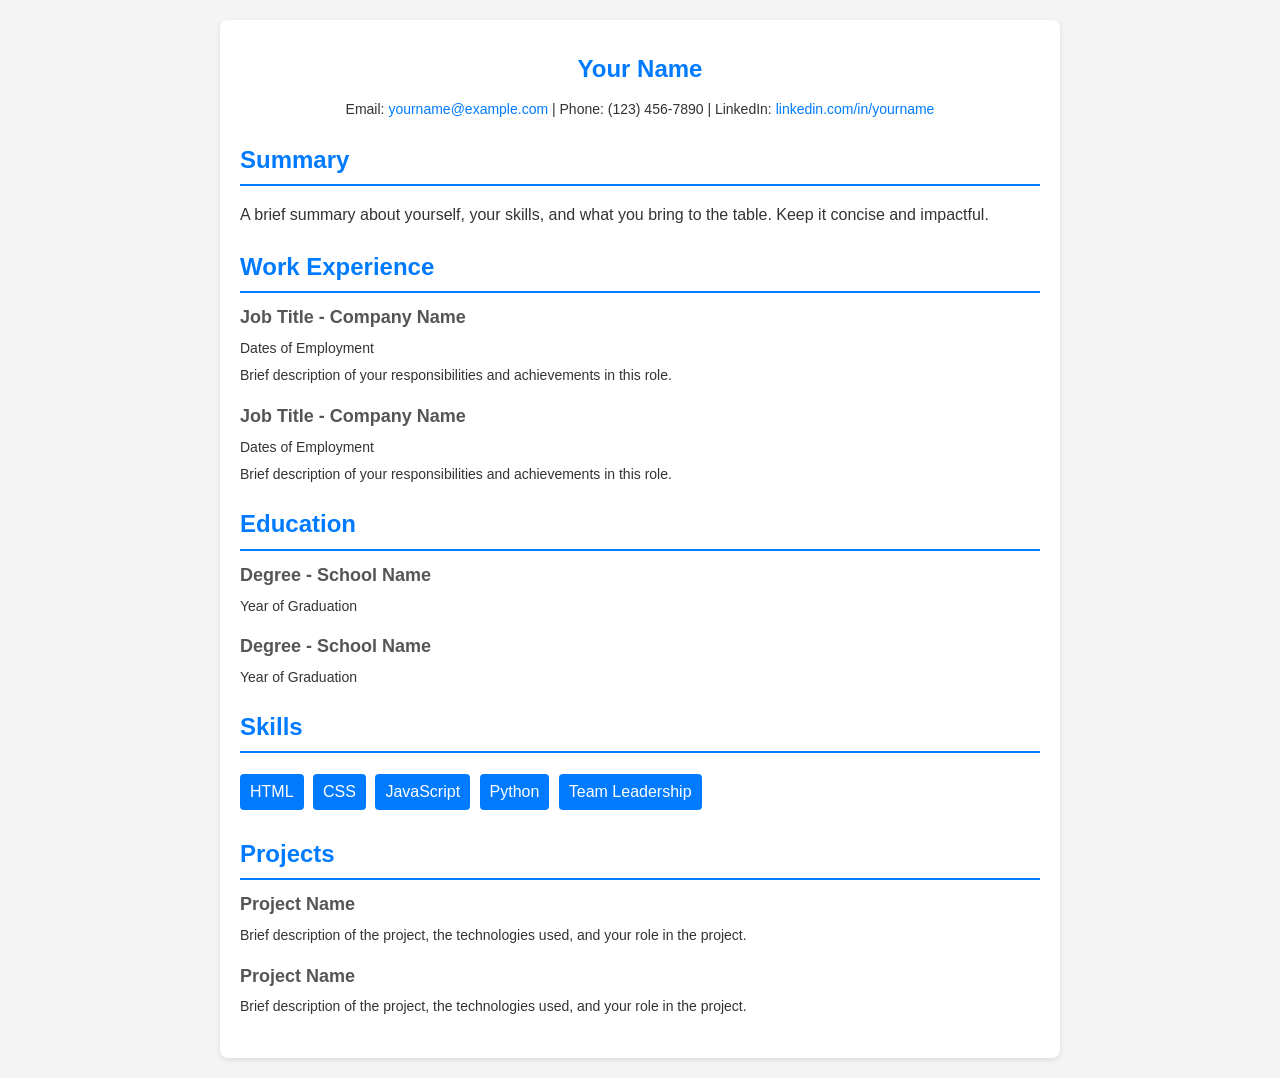
==== index.html @ 1b0d3a51 "first commit. index.html template has been taken from the Top Hat Course as instructed. No changes h" ====
<!DOCTYPE html>
<html lang="en">
    <head>
        <meta charset="UTF-8" />
        <meta name="viewport" content="width=device-width, initial-scale=1.0" />
        <title>Resume Template</title>
    </head>

    <style>
        body {
            font-family: Arial, sans-serif;
            line-height: 1.6;
            margin: 0;
            padding: 0;
            color: #333;
            background-color: #f4f4f4;
        }
        .container {
            max-width: 800px;
            margin: 20px auto;
            padding: 20px;
            background: #fff;
            border-radius: 8px;
            box-shadow: 0 2px 5px rgba(0, 0, 0, 0.1);
        }
        h1,
        h2 {
            color: #007bff;
        }
        .header {
            text-align: center;
        }
        .header h1 {
            margin: 10px 0;
        }
        .contact {
            margin: 10px 0;
            font-size: 14px;
        }
        .contact a {
            color: #007bff;
            text-decoration: none;
        }
        .section {
            margin: 20px 0;
        }
        .section h2 {
            margin-bottom: 10px;
            border-bottom: 2px solid #007bff;
            padding-bottom: 5px;
        }
        .item {
            margin-bottom: 15px;
        }
        .item h3 {
            margin: 0;
            font-size: 18px;
            color: #555;
        }
        .item p {
            margin: 5px 0;
            font-size: 14px;
        }
        .skills ul {
            list-style: none;
            padding: 0;
        }
        .skills ul li {
            display: inline-block;
            background: #007bff;
            color: #fff;
            padding: 5px 10px;
            margin: 5px 5px 5px 0;
            border-radius: 4px;
        }
    </style>

    <body>
        <main class="container">
            <section class="header">
                <h1>Your Name</h1>
                <p class="contact">
                    Email:
                    <a href="mailto:yourname@example.com"
                        >yourname@example.com</a
                    >
                    | Phone: (123) 456-7890 | LinkedIn:
                    <a href="#">linkedin.com/in/yourname</a>
                </p>
            </section>
            <section class="section">
                <h2>Summary</h2>
                <p>
                    A brief summary about yourself, your skills, and what you
                    bring to the table. Keep it concise and impactful.
                </p>
            </section>
            <section class="section">
                <h2>Work Experience</h2>
                <div class="item">
                    <h3>Job Title - Company Name</h3>
                    <p>Dates of Employment</p>
                    <p>
                        Brief description of your responsibilities and
                        achievements in this role.
                    </p>
                </div>
                <div class="item">
                    <h3>Job Title - Company Name</h3>
                    <p>Dates of Employment</p>
                    <p>
                        Brief description of your responsibilities and
                        achievements in this role.
                    </p>
                </div>
            </section>
            <div class="section">
                <h2>Education</h2>
                <div class="item">
                    <h3>Degree - School Name</h3>
                    <p>Year of Graduation</p>
                </div>
                <div class="item">
                    <h3>Degree - School Name</h3>
                    <p>Year of Graduation</p>
                </div>
            </section>
            <section class="section">
                <h2>Skills</h2>
                <div class="skills">
                    <ul>
                        <li>HTML</li>
                        <li>CSS</li>
                        <li>JavaScript</li>
                        <li>Python</li>
                        <li>Team Leadership</li>
                    </ul>
                </div>
            </section>
            <section class="section">
                <h2>Projects</h2>
                <div class="item">
                    <h3>Project Name</h3>
                    <p>
                        Brief description of the project, the technologies used,
                        and your role in the project.
                    </p>
                </div>
                <div class="item">
                    <h3>Project Name</h3>
                    <p>
                        Brief description of the project, the technologies used,
                        and your role in the project.
                    </p>
                </div>
            </section>
        </main>
    </body>
</html>
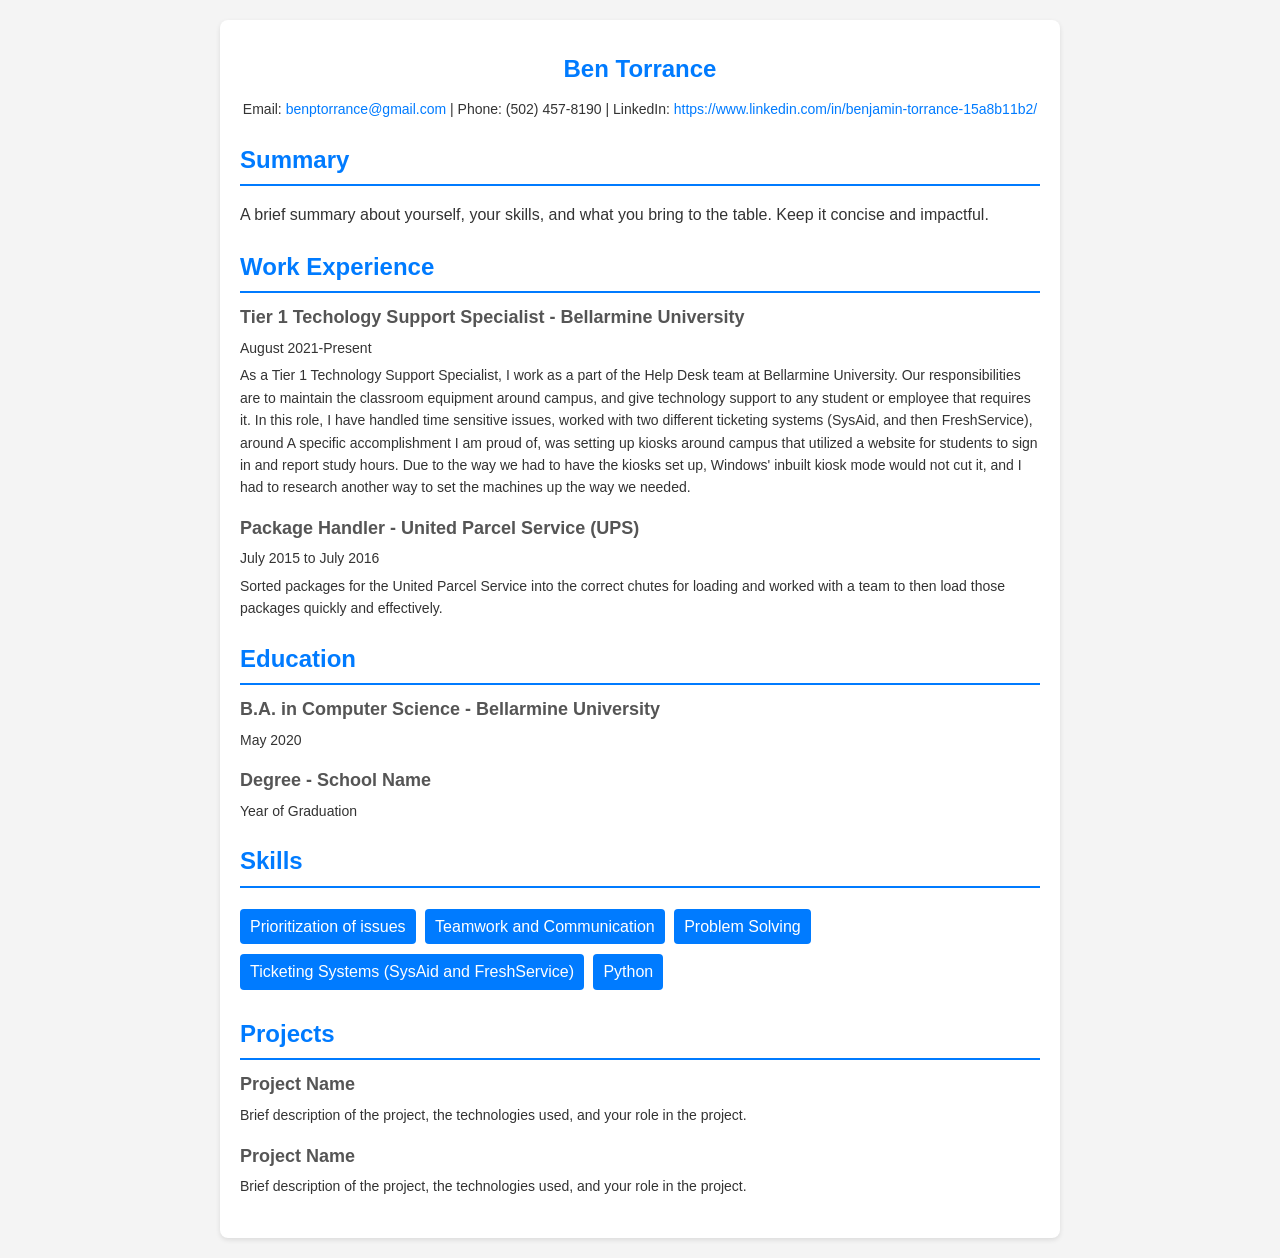
==== commit 0ddcc25d: "Updated the Work Experience, Education, and Skills portion of the resume website template." ====
--- a/index.html
+++ b/index.html
@@ -3,7 +3,7 @@
     <head>
         <meta charset="UTF-8" />
         <meta name="viewport" content="width=device-width, initial-scale=1.0" />
-        <title>Resume Template</title>
+        <title>Ben Torrance Resume</title>
     </head>
 
     <style>
@@ -78,14 +78,14 @@
     <body>
         <main class="container">
             <section class="header">
-                <h1>Your Name</h1>
+                <h1>Ben Torrance</h1>
                 <p class="contact">
                     Email:
-                    <a href="mailto:yourname@example.com"
-                        >yourname@example.com</a
+                    <a href="mailto:benptorrance@gmail.com"
+                        >benptorrance@gmail.com</a
                     >
-                    | Phone: (123) 456-7890 | LinkedIn:
-                    <a href="#">linkedin.com/in/yourname</a>
+                    | Phone: (502) 457-8190 | LinkedIn:
+                    <a href="#">https://www.linkedin.com/in/benjamin-torrance-15a8b11b2/</a>
                 </p>
             </section>
             <section class="section">
@@ -98,27 +98,29 @@
             <section class="section">
                 <h2>Work Experience</h2>
                 <div class="item">
-                    <h3>Job Title - Company Name</h3>
-                    <p>Dates of Employment</p>
+                    <h3>Tier 1 Techology Support Specialist - Bellarmine University</h3>
+                    <p>August 2021-Present</p>
                     <p>
-                        Brief description of your responsibilities and
-                        achievements in this role.
+                        As a Tier 1 Technology Support Specialist, I work as a part of the Help Desk team at Bellarmine University.
+                        Our responsibilities are to maintain the classroom equipment around campus, and give technology support to any student or employee that requires it.
+                        In this role, I have handled time sensitive issues, worked with two different ticketing systems (SysAid, and then FreshService), around
+                        A specific accomplishment I am proud of, was setting up kiosks around campus that utilized a website for students to sign in and report study hours.
+                        Due to the way we had to have the kiosks set up, Windows' inbuilt kiosk mode would not cut it, and I had to research another way to set the machines up the way we needed.
                     </p>
                 </div>
                 <div class="item">
-                    <h3>Job Title - Company Name</h3>
-                    <p>Dates of Employment</p>
+                    <h3>Package Handler - United Parcel Service (UPS)</h3>
+                    <p>July 2015 to July 2016</p>
                     <p>
-                        Brief description of your responsibilities and
-                        achievements in this role.
+                        Sorted packages for the United Parcel Service into the correct chutes for loading and worked with a team to then load those packages quickly and effectively.
                     </p>
                 </div>
             </section>
             <div class="section">
                 <h2>Education</h2>
                 <div class="item">
-                    <h3>Degree - School Name</h3>
-                    <p>Year of Graduation</p>
+                    <h3>B.A. in Computer Science - Bellarmine University</h3>
+                    <p>May 2020</p>
                 </div>
                 <div class="item">
                     <h3>Degree - School Name</h3>
@@ -129,11 +131,11 @@
                 <h2>Skills</h2>
                 <div class="skills">
                     <ul>
-                        <li>HTML</li>
-                        <li>CSS</li>
-                        <li>JavaScript</li>
+                        <li>Prioritization of issues</li>
+                        <li>Teamwork and Communication</li>
+                        <li>Problem Solving</li>
+                        <li>Ticketing Systems (SysAid and FreshService)</li>
                         <li>Python</li>
-                        <li>Team Leadership</li>
                     </ul>
                 </div>
             </section>
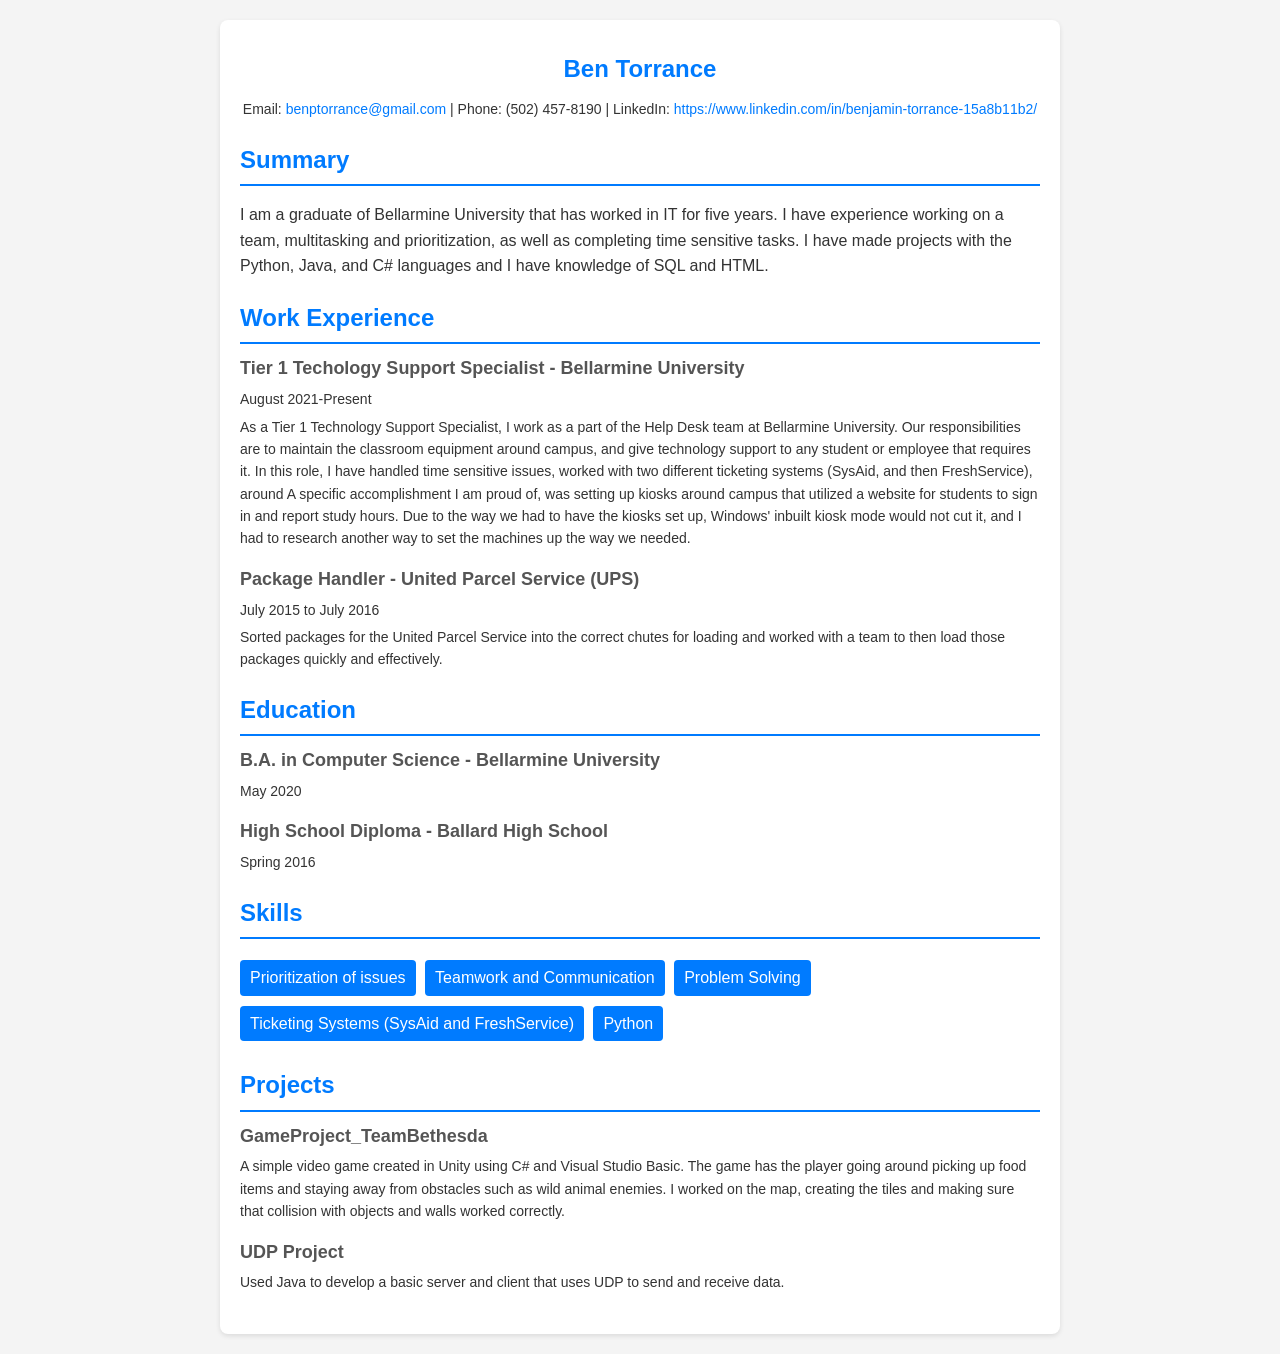
==== commit 5b00237d: "Finished updating the website resume. Added projects, and a summary of myself and my work experience" ====
--- a/index.html
+++ b/index.html
@@ -91,8 +91,9 @@
             <section class="section">
                 <h2>Summary</h2>
                 <p>
-                    A brief summary about yourself, your skills, and what you
-                    bring to the table. Keep it concise and impactful.
+                    I am a graduate of Bellarmine University that has worked in IT for five years. I have experience
+                    working on a team, multitasking and prioritization, as well as completing time sensitive tasks. I 
+                    have made projects with the Python, Java, and C# languages and I have knowledge of SQL and HTML.
                 </p>
             </section>
             <section class="section">
@@ -123,8 +124,8 @@
                     <p>May 2020</p>
                 </div>
                 <div class="item">
-                    <h3>Degree - School Name</h3>
-                    <p>Year of Graduation</p>
+                    <h3>High School Diploma - Ballard High School</h3>
+                    <p>Spring 2016</p>
                 </div>
             </section>
             <section class="section">
@@ -142,17 +143,17 @@
             <section class="section">
                 <h2>Projects</h2>
                 <div class="item">
-                    <h3>Project Name</h3>
+                    <h3>GameProject_TeamBethesda</h3>
                     <p>
-                        Brief description of the project, the technologies used,
-                        and your role in the project.
+                        A simple video game created in Unity using C# and Visual Studio Basic. The game has the player going
+                        around picking up food items and staying away from obstacles such as wild animal enemies. I worked on 
+                        the map, creating the tiles and making sure that collision with objects and walls worked correctly.
                     </p>
                 </div>
                 <div class="item">
-                    <h3>Project Name</h3>
+                    <h3>UDP Project</h3>
                     <p>
-                        Brief description of the project, the technologies used,
-                        and your role in the project.
+                        Used Java to develop a basic server and client that uses UDP to send and receive data.
                     </p>
                 </div>
             </section>
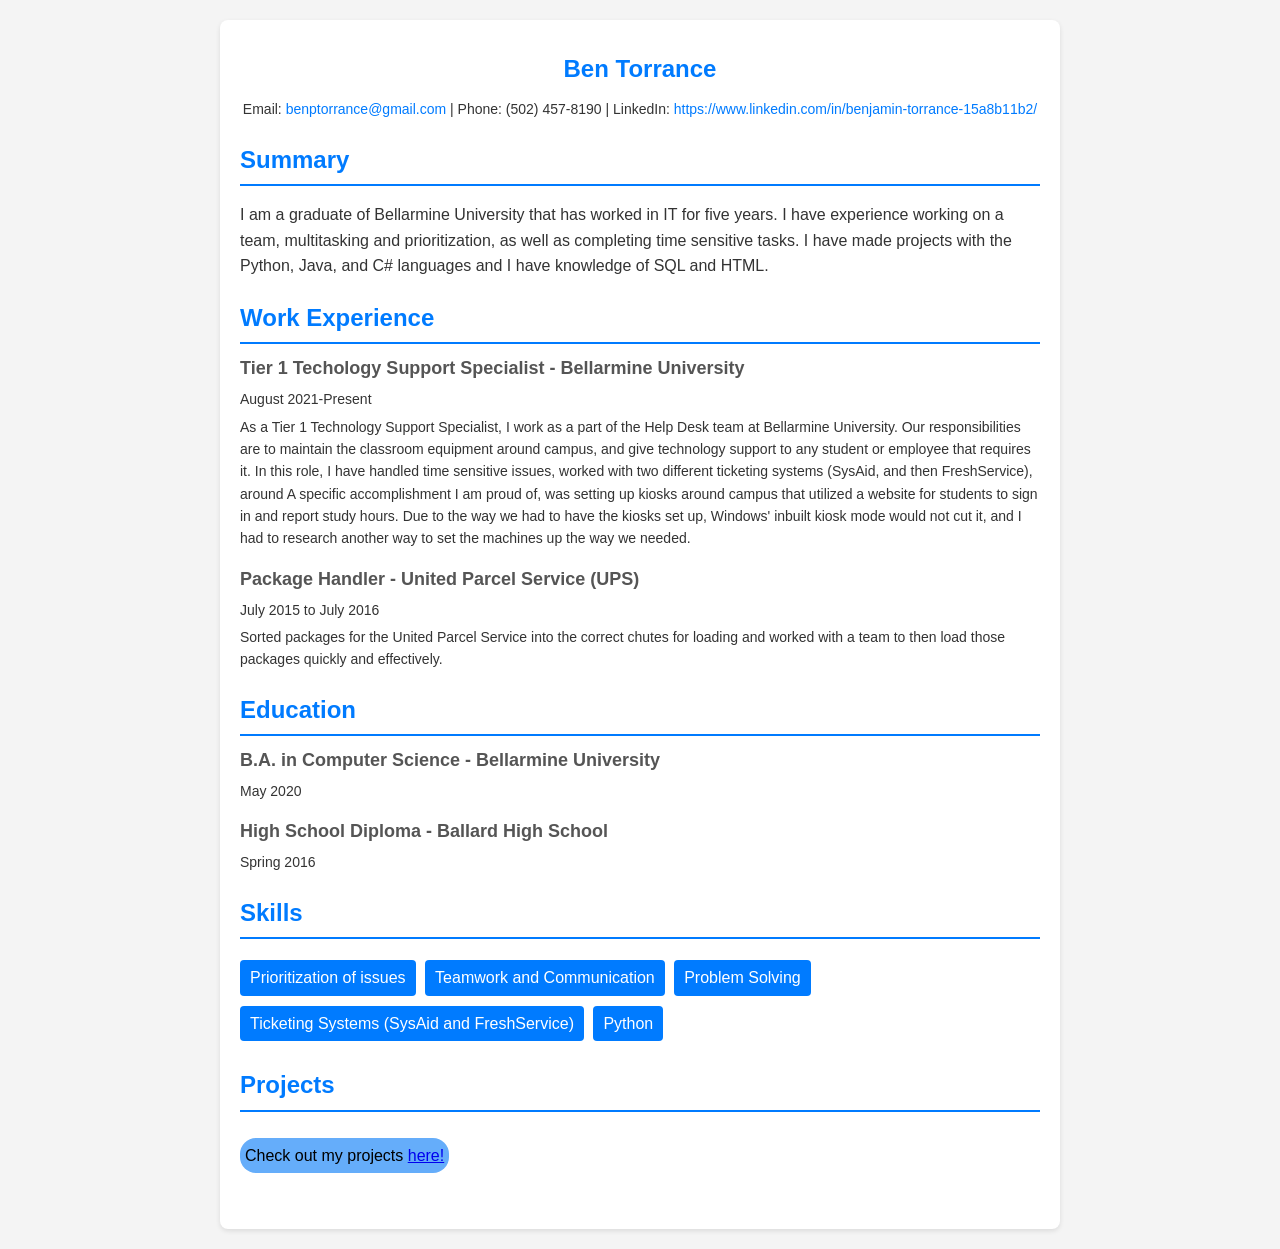
==== commit 9c163ac5: "Moved styling to main.css. Moved project information to projects.html and linked that and index.html" ====
--- a/index.html
+++ b/index.html
@@ -3,77 +3,9 @@
     <head>
         <meta charset="UTF-8" />
         <meta name="viewport" content="width=device-width, initial-scale=1.0" />
-        <title>Ben Torrance Resume</title>
+        <link rel="main stylesheet" href="stylesheets/main.css">
+        <title>Ben Torrance Resume - Home</title>
     </head>
-
-    <style>
-        body {
-            font-family: Arial, sans-serif;
-            line-height: 1.6;
-            margin: 0;
-            padding: 0;
-            color: #333;
-            background-color: #f4f4f4;
-        }
-        .container {
-            max-width: 800px;
-            margin: 20px auto;
-            padding: 20px;
-            background: #fff;
-            border-radius: 8px;
-            box-shadow: 0 2px 5px rgba(0, 0, 0, 0.1);
-        }
-        h1,
-        h2 {
-            color: #007bff;
-        }
-        .header {
-            text-align: center;
-        }
-        .header h1 {
-            margin: 10px 0;
-        }
-        .contact {
-            margin: 10px 0;
-            font-size: 14px;
-        }
-        .contact a {
-            color: #007bff;
-            text-decoration: none;
-        }
-        .section {
-            margin: 20px 0;
-        }
-        .section h2 {
-            margin-bottom: 10px;
-            border-bottom: 2px solid #007bff;
-            padding-bottom: 5px;
-        }
-        .item {
-            margin-bottom: 15px;
-        }
-        .item h3 {
-            margin: 0;
-            font-size: 18px;
-            color: #555;
-        }
-        .item p {
-            margin: 5px 0;
-            font-size: 14px;
-        }
-        .skills ul {
-            list-style: none;
-            padding: 0;
-        }
-        .skills ul li {
-            display: inline-block;
-            background: #007bff;
-            color: #fff;
-            padding: 5px 10px;
-            margin: 5px 5px 5px 0;
-            border-radius: 4px;
-        }
-    </style>
 
     <body>
         <main class="container">
@@ -140,20 +72,11 @@
                     </ul>
                 </div>
             </section>
-            <section class="section">
+            <section class="link">
                 <h2>Projects</h2>
-                <div class="item">
-                    <h3>GameProject_TeamBethesda</h3>
-                    <p>
-                        A simple video game created in Unity using C# and Visual Studio Basic. The game has the player going
-                        around picking up food items and staying away from obstacles such as wild animal enemies. I worked on 
-                        the map, creating the tiles and making sure that collision with objects and walls worked correctly.
-                    </p>
-                </div>
-                <div class="item">
-                    <h3>UDP Project</h3>
-                    <p>
-                        Used Java to develop a basic server and client that uses UDP to send and receive data.
+                    <p class="link">
+                        Check out my projects 
+                        <a href="projects.html">here!</a>
                     </p>
                 </div>
             </section>
--- a/stylesheets/main.css
+++ b/stylesheets/main.css
@@ -0,0 +1,74 @@
+body {
+    font-family: Arial, sans-serif;
+    line-height: 1.6;
+    margin: 0;
+    padding: 0;
+    color: #333;
+    background-color: #f4f4f4;
+}
+.container {
+    max-width: 800px;
+    margin: 20px auto;
+    padding: 20px;
+    background: #fff;
+    border-radius: 8px;
+    box-shadow: 0 2px 5px rgba(0, 0, 0, 0.1);
+}
+h1,
+h2 {
+    color: #007bff;
+}
+.header {
+    text-align: center;
+}
+.header h1 {
+    margin: 10px 0;
+}
+.contact {
+    margin: 10px 0;
+    font-size: 14px;
+}
+.contact a {
+    color: #007bff;
+    text-decoration: none;
+}
+.section {
+    margin: 20px 0;
+}
+.section h2 {
+    margin-bottom: 10px;
+    border-bottom: 2px solid #007bff;
+            padding-bottom: 5px;
+        }
+        .item {
+            margin-bottom: 15px;
+        }
+        .item h3 {
+            margin: 0;
+            font-size: 18px;
+            color: #555;
+        }
+        .item p {
+            margin: 5px 0;
+            font-size: 14px;
+        }
+        .skills ul {
+            list-style: none;
+            padding: 0;
+        }
+        .skills ul li {
+            display: inline-block;
+            background: #007bff;
+            color: #fff;
+            padding: 5px 10px;
+            margin: 5px 5px 5px 0;
+            border-radius: 4px;
+        }
+.link p{
+    display: inline-block;
+    text-align: center;
+    background: #65adfa;
+    color:black;
+    padding: 5px;
+    border-radius: 1rem;
+}
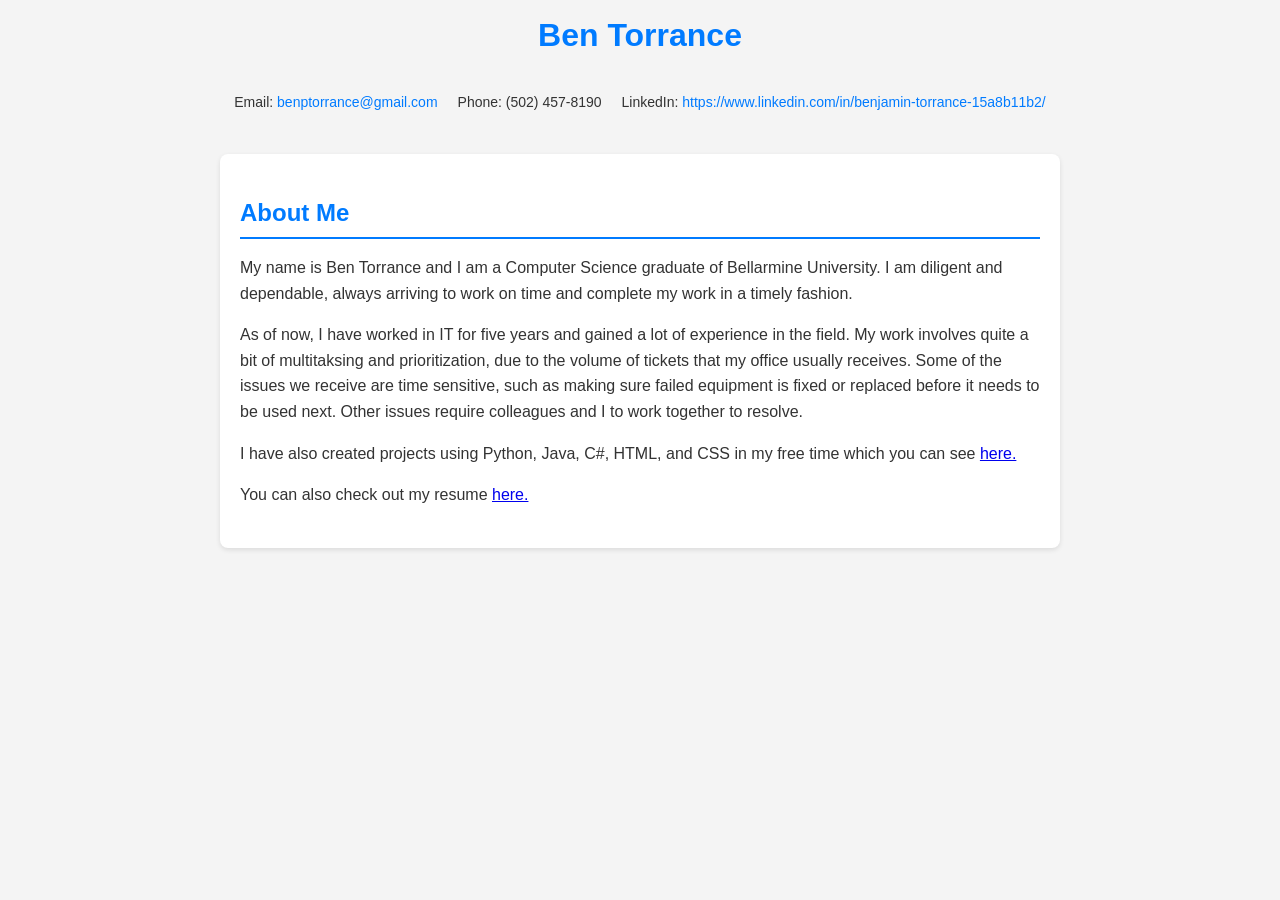
==== commit 93ef1a03: "Updated Resume with current requirements. Moved the resume to a separate page, and turned the main p" ====
--- a/index.html
+++ b/index.html
@@ -3,82 +3,47 @@
     <head>
         <meta charset="UTF-8" />
         <meta name="viewport" content="width=device-width, initial-scale=1.0" />
-        <link rel="main stylesheet" href="stylesheets/main.css">
-        <title>Ben Torrance Resume - Home</title>
+        <link rel="main stylesheet" href="css/index.css">
+        <title>Ben Torrance Resume - About Me</title>
     </head>
 
     <body>
+        <header>
+            <h1>Ben Torrance</h1>
+            <p class="contact">
+                Email:
+                <a href="mailto:benptorrance@gmail.com"
+                    >benptorrance@gmail.com</a
+                >
+            </p>
+            <p class="contact">
+                Phone: (502) 457-8190 
+            </p>
+            <p class="contact">
+                LinkedIn:
+                <a href="#">https://www.linkedin.com/in/benjamin-torrance-15a8b11b2/</a>
+            </p>
+        </header>
         <main class="container">
-            <section class="header">
-                <h1>Ben Torrance</h1>
-                <p class="contact">
-                    Email:
-                    <a href="mailto:benptorrance@gmail.com"
-                        >benptorrance@gmail.com</a
-                    >
-                    | Phone: (502) 457-8190 | LinkedIn:
-                    <a href="#">https://www.linkedin.com/in/benjamin-torrance-15a8b11b2/</a>
+            <section class="section">
+                <h2>About Me</h2>
+                <p>
+                    My name is Ben Torrance and I am a Computer Science graduate of Bellarmine University. I am diligent and dependable,
+                    always arriving to work on time and complete my work in a timely fashion.
                 </p>
-            </section>
-            <section class="section">
-                <h2>Summary</h2>
+                <p>  
+                    As of now, I have worked in IT for five years and gained a lot of experience in the field. My work involves quite 
+                    a bit of multitaksing and prioritization, due to the volume of tickets that my office usually receives. Some of the
+                    issues we receive are time sensitive, such as making sure failed equipment is fixed or replaced before it needs to 
+                    be used next. Other issues require colleagues and I to work together to resolve.
+                </p>
                 <p>
-                    I am a graduate of Bellarmine University that has worked in IT for five years. I have experience
-                    working on a team, multitasking and prioritization, as well as completing time sensitive tasks. I 
-                    have made projects with the Python, Java, and C# languages and I have knowledge of SQL and HTML.
+                    I have also created projects using Python, Java, C#, HTML, and CSS in my free time which you can see 
+                    <a href="projects.html">here.</a>
                 </p>
-            </section>
-            <section class="section">
-                <h2>Work Experience</h2>
-                <div class="item">
-                    <h3>Tier 1 Techology Support Specialist - Bellarmine University</h3>
-                    <p>August 2021-Present</p>
-                    <p>
-                        As a Tier 1 Technology Support Specialist, I work as a part of the Help Desk team at Bellarmine University.
-                        Our responsibilities are to maintain the classroom equipment around campus, and give technology support to any student or employee that requires it.
-                        In this role, I have handled time sensitive issues, worked with two different ticketing systems (SysAid, and then FreshService), around
-                        A specific accomplishment I am proud of, was setting up kiosks around campus that utilized a website for students to sign in and report study hours.
-                        Due to the way we had to have the kiosks set up, Windows' inbuilt kiosk mode would not cut it, and I had to research another way to set the machines up the way we needed.
-                    </p>
-                </div>
-                <div class="item">
-                    <h3>Package Handler - United Parcel Service (UPS)</h3>
-                    <p>July 2015 to July 2016</p>
-                    <p>
-                        Sorted packages for the United Parcel Service into the correct chutes for loading and worked with a team to then load those packages quickly and effectively.
-                    </p>
-                </div>
-            </section>
-            <div class="section">
-                <h2>Education</h2>
-                <div class="item">
-                    <h3>B.A. in Computer Science - Bellarmine University</h3>
-                    <p>May 2020</p>
-                </div>
-                <div class="item">
-                    <h3>High School Diploma - Ballard High School</h3>
-                    <p>Spring 2016</p>
-                </div>
-            </section>
-            <section class="section">
-                <h2>Skills</h2>
-                <div class="skills">
-                    <ul>
-                        <li>Prioritization of issues</li>
-                        <li>Teamwork and Communication</li>
-                        <li>Problem Solving</li>
-                        <li>Ticketing Systems (SysAid and FreshService)</li>
-                        <li>Python</li>
-                    </ul>
-                </div>
-            </section>
-            <section class="link">
-                <h2>Projects</h2>
-                    <p class="link">
-                        Check out my projects 
-                        <a href="projects.html">here!</a>
-                    </p>
-                </div>
+                <p>
+                    You can also check out my resume <a href="resume.html">here.</a>
+                </p>
             </section>
         </main>
     </body>
--- a/css/index.css
+++ b/css/index.css
@@ -0,0 +1,106 @@
+/*default css for Mobile devices*/
+body {
+    font-family: Arial, sans-serif;
+    line-height: 1.6;
+    margin: 0;
+    padding: 0;
+    color: #333;
+    background-color: #f4f4f4;
+}
+.container {
+    text-align: center;
+    max-width: 800px;
+    margin: 20px auto;
+    padding: 20px;
+    background: #fff;
+    border-radius: 8px;
+    box-shadow: 0 2px 5px rgba(0, 0, 0, 0.1);
+}
+h1,
+h2 {
+    color: #007bff;
+}
+header {
+    display: flex;
+    flex-direction: column;
+    text-align: center;
+    align-items: center;
+}
+header h1 {
+    margin: 10px 0;
+}
+header p{
+    display: inline-block;
+    background-color: lightgray;
+    width: 300px;
+    padding: 5px;
+    border-radius: 5px;
+}
+.contact {
+    margin: 10px 0;
+    font-size: 14px;
+}
+.contact a {
+    color: #007bff;
+    text-decoration: none;
+}
+.section {
+    margin: 20px 0;
+}
+.section h2 {
+    margin-bottom: 10px;
+    border-bottom: 2px solid #007bff;
+            padding-bottom: 5px;
+        }
+        .item {
+            margin-bottom: 15px;
+        }
+        .item h3 {
+            margin: 0;
+            font-size: 18px;
+            color: #555;
+        }
+        .item p {
+            margin: 5px 0;
+            font-size: 14px;
+        }
+        .skills ul {
+            list-style: none;
+            padding: 0;
+        }
+        .skills ul li {
+            display: inline-block;
+            background: #007bff;
+            color: #fff;
+            padding: 5px 10px;
+            margin: 5px 5px 5px 0;
+            border-radius: 4px;
+        }
+.link p{
+    display: inline-block;
+    text-align: center;
+    background: #65adfa;
+    color:black;
+    padding: 5px;
+    border-radius: 1rem;
+}
+@media (min-width: 768px){
+    .container {
+        text-align: unset;
+    }
+    header{
+        flex-direction: row;
+        flex-wrap: wrap;
+        text-align: center;
+        justify-content: center;;
+    }
+    header h1{
+        flex: 1 0 100%;
+    }
+    header p{
+        display: inline-block;
+        padding: 10px;
+        width: auto;
+        background-color: transparent;
+    }
+}
